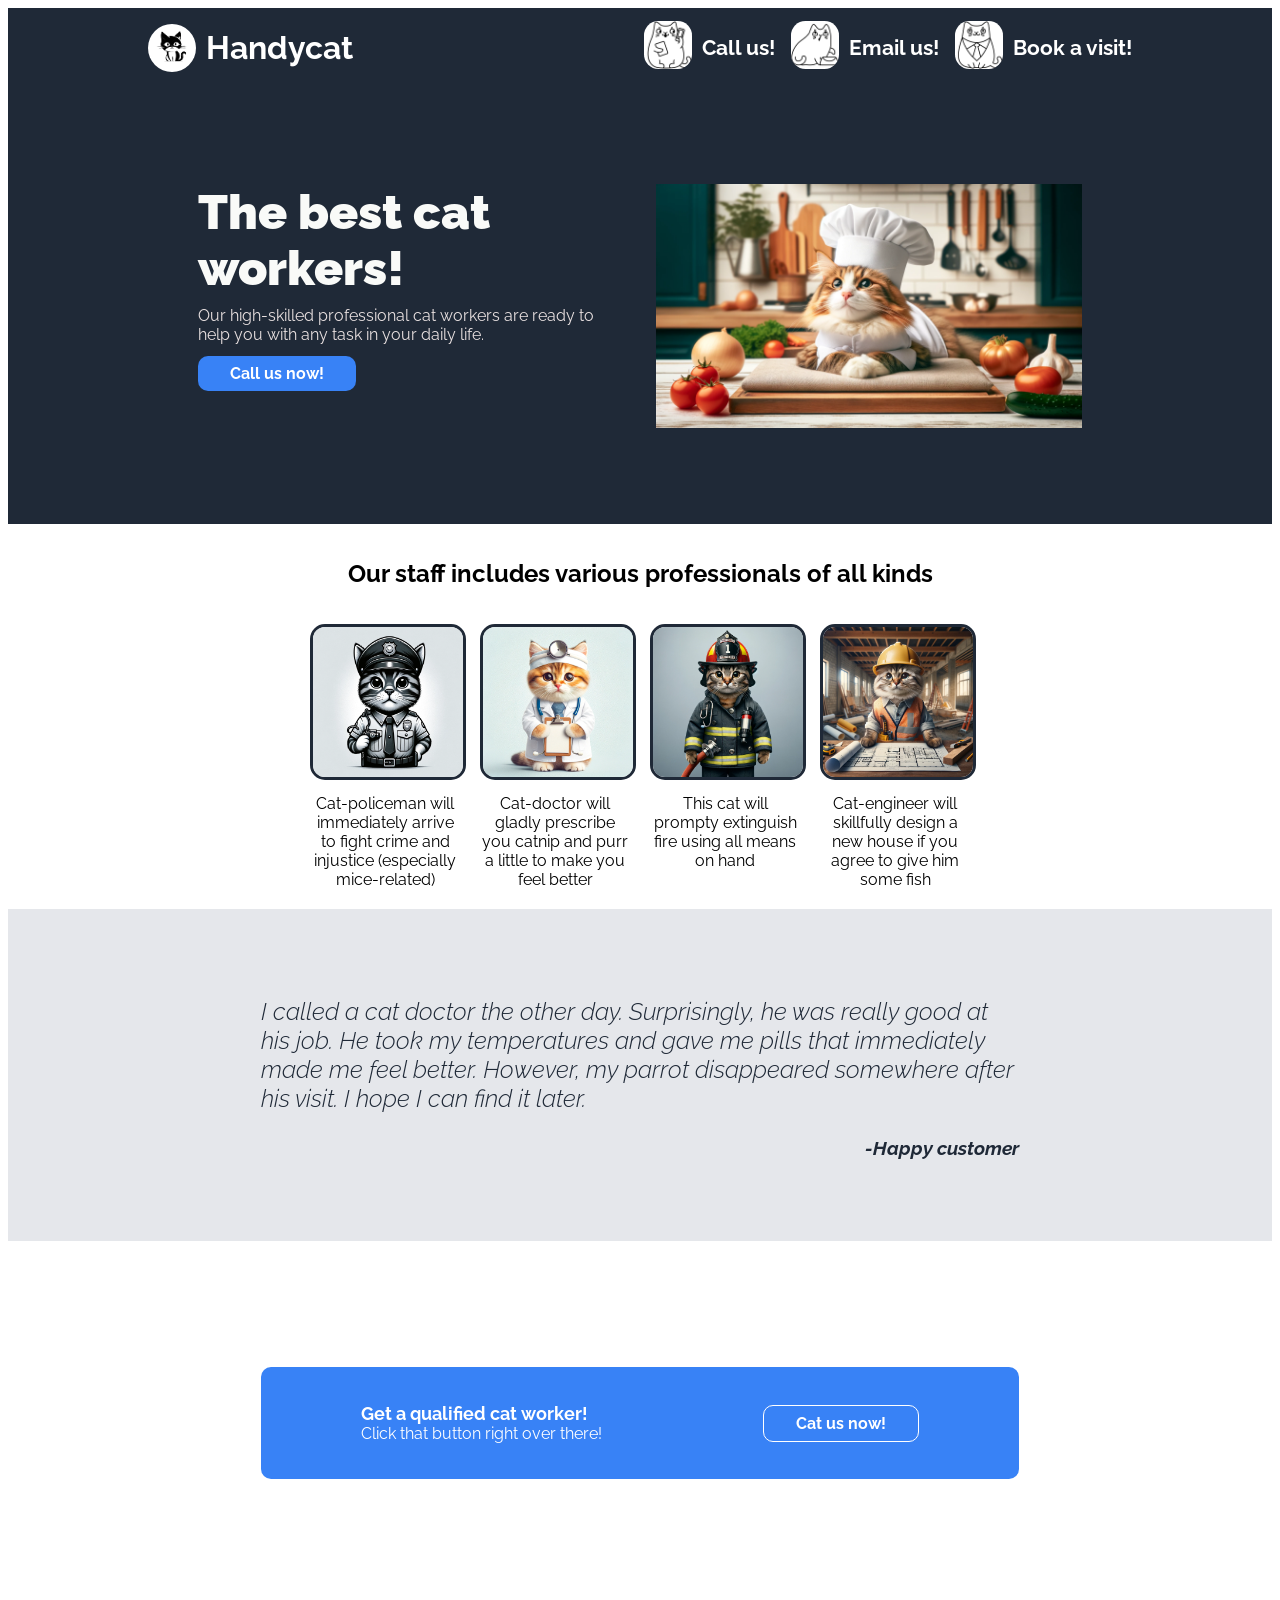
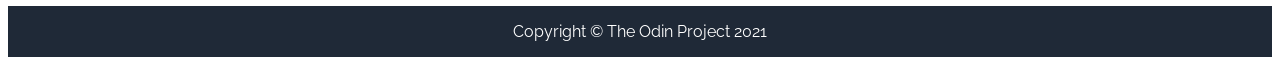
==== hire-cat-worker/index.html @ a86cad8a "Changed the name of the main folder" ====
<!DOCTYPE html>
<html lang="en-US">
<head>
    <meta charset="utf8">
    <meta name="viewport" content="width=device-width">
    <title>Hire Cat Worker</title>
    <link rel="preconnect" href="https://fonts.googleapis.com">
    <link rel="preconnect" href="https://fonts.gstatic.com" crossorigin>
    <link href="https://fonts.googleapis.com/css2?family=Raleway:ital,wght@0,100..900;1,100..900&display=swap" rel="stylesheet">
    <link rel="icon" type="image/jpg" sizes="32x32" href="images/icon-catwebsite.jpg">
    <link rel="stylesheet" href="style.css">
</head>
<body>
    <div id="one">
        <div class="header">
            <div class="logo"><img src="images/cat-logo.png" alt="little black cat"><h1>Handycat</h1></div>
            <div class="header-links">
                <div></p><a href="#"><img src="images/cat-call-icon.png" alt="cat with a phone" class="call"></a>
                Call us!</div>
                <div><a href="#"><img src="images/cat-mail-icon.png" alt="cat with email" class="email"></a>
                Email us!</div>
                <div><a href="#"><img src="images/cat-visit-icon.png" alt="cat in a suit" class="visit"></a>
                Book a visit!</div>
            </div>
        </div>
        <div class="one-bottom">
            <div>
                <div class="left">
                    <h2>The best cat workers!</h2>
                    <p>Our high-skilled professional cat workers are ready to help you with any task in your daily life.</p>
                    <a href="##">Call us now!</a>
                </div>
                <div class="right">
                    <img src="images/cat-chef.webp" alt="A cat dressed like a chef" class="cat-chef">
                </div>
            </div>
        </div>
    </div>
    <div id="two">
        <h2>Our staff includes various professionals of all kinds</h2>
        <div class="two-images">
            <div><img src="images/cat-police.webp" alt="cat dressed like a policeman"><p>Cat-policeman will immediately arrive to fight crime and injustice (especially mice-related)</p></div>
            <div><img src="images/cat-doctor.webp" alt="cat dressed like a doctor"><p>Cat-doctor will gladly prescribe you catnip and purr a little to make you feel better</p></div>
            <div><img src="images/cat-firefighter.webp" alt="cat dressed like a firefighter"><p>This cat will prompty extinguish fire using all means on hand</p></div>
            <div><img src="images/cat-worker.webp" alt="cat dressed like a construction worker"><p>Cat-engineer will skillfully design a new house if you agree to give him some fish</p></div>
        </div>
    </div>
    <div id="three">
        <div>
            <p>I called a cat doctor the other day. Surprisingly, he was really good at his job. He took my temperatures and gave me pills that immediately made me feel better. However, my parrot disappeared somewhere after his visit. I hope I can find it later.</p>
            <p>-Happy customer</p>
        </div>
    </div>
    <div id="four">
        <div class="blue-square">
            <div>
                <p><span>Get a qualified cat worker!</span><br>Click that button right over there!</p>
                <a href="##">Cat us now!</a>
            </div>
        </div>
    </div>
    <div id="footer">
        <p>Copyright &copy The Odin Project 2021</p>
    </div>
</body>
</html>
---- hire-cat-worker/style.css ----
/* Section one */

body {
    font-family: "Raleway", sans-serif;
}
#one, #footer {
    background-color: #1f2937;
    color: #fff;
}

.header-links {
    display: flex;
    flex-wrap: wrap;
    justify-content: center;
    align-items: center;
    gap: 1rem;
}

.h1 {
    font-size: 2em; 
}

.header {
    display: flex;
    flex-wrap: wrap;
    justify-content: space-around;
    align-items: center;
}

.logo {
    display: flex;
    align-items: center;
    gap: 10px;
}
.logo img {
    background-color: #fff;
    border-radius: 50%;
    width: 3rem;
    height: 3rem;
}
.header-links a {
    text-decoration: none;
    color: #fff;
}

.header-links > div {
    display: flex;
    align-items: center;
    gap: 10px;
    font-weight: bold;
    font-size: 1.3rem;
}
a img {
    border-radius: 30%;
}
.call {
    height: 3rem;
    width: 3rem;
}

.email {
    height: 3rem;
    width: 3rem;
    background-color: white;
}

.visit {
    height: 3rem;
    width: 3rem;
    background-color: white;
}

.one-bottom {
    display: flex;
    justify-content: center;
    align-items: center;
}

.one-bottom > div {
    color: rgb(232, 224, 224);
    display: flex;
    width: 70%;
    padding: 6rem;
    gap: 2rem;
}

.one-bottom > div > div {
    flex: 1;
}

.one-bottom p {
    margin: 10px 0;
    margin-bottom: 20px;
    padding: 0;
}

.one-bottom h2 {
    margin: 0;
    padding: 0;
    font-size: 48px;
    font-weight: 900;
    color:#f9faf8;
}

.cat-chef {
    width: 100%;
    object-fit: cover; 
}

.right {
    display: flex;
    align-items: center;
}

.left a {
    font-weight: bold;
    padding: .5rem 2rem;
    text-decoration: none;
    color: #fff;
    border-radius: 10px;
    background-color: #3882f6;
}

.left {
    display: block;
}

@media screen and (max-width: 1000px) {
    .header-links {
        gap: 0.5rem; /* Smaller gap for tighter spaces */
    }
    .one-bottom p {
        font-size: 80%;
    }
    .one-bottom h2 {
        font-size: 30px;
    }
}

@media screen and (max-width: 600px) {
    .one-bottom p{ 
        font-size: 100%;
    }
    .one-bottom h2 {
        font-size: 30px;
    }
    .one-bottom > div {
        width: 100%; 
        padding: 2rem;
    }
    .one-bottom > div {
        flex-direction: column;
    }
    .mario {
        height: auto;
    }
    @media screen and (max-width: 350px) {
        .header {
            display: flex;
            flex-direction: column;
            align-items: center;
        }
        .header-links {
            display: flex;
            flex-direction: column;
        }
    }
}

/* Section two */

.two-images {
    display: flex;
    flex-wrap: wrap;
    justify-content: center;
    gap: 20px;
}

#two {
    text-align: center;
}

#two h2 {
    padding: 1rem 1rem;
}

.two-images > * {
    width: 150px;
    margin-bottom: 20px; 
}

.two-images img {
    max-width: 100%;
    height: auto;
    border: 3px solid #1f2937;
    border-radius: 15px;
}

.two-images p {
    margin: 10px 0 0;
    word-wrap: break-word; 
}

/* Section three */

#three {
    padding-inline: 20%;
    padding-block: 5%;
    background-color: #e5e7eb;
    font-size: 1.5em;
    font-style: italic;
    font-weight: 300;
    color: #1f2937;
}

#three p + p {
    font-weight: bold;
    text-align: end;
    font-size: .8em;
    margin-top: .5rem;
}

/* Section four */

.blue-square {
    border-radius: 10px;
    margin: 10% 20%;
    background-color: #3882f6;
    color: #fff;
    padding: 20px;
}

.blue-square > div {
    display: flex;
    flex-wrap: wrap;
    justify-content: space-around;
    align-items: center;
}

span {
    font-weight: bold;
    font-size: 18px;
}
.blue-square a {
    border: 1px solid white;
    font-weight: bold;
    padding: .5rem 2rem;
    text-decoration: none;
    color: #fff;
    border-radius: 10px;
    align-self: center;
}

/* Section five */

#footer {
    display: flex;
    justify-content: center;
    align-items: center;
}
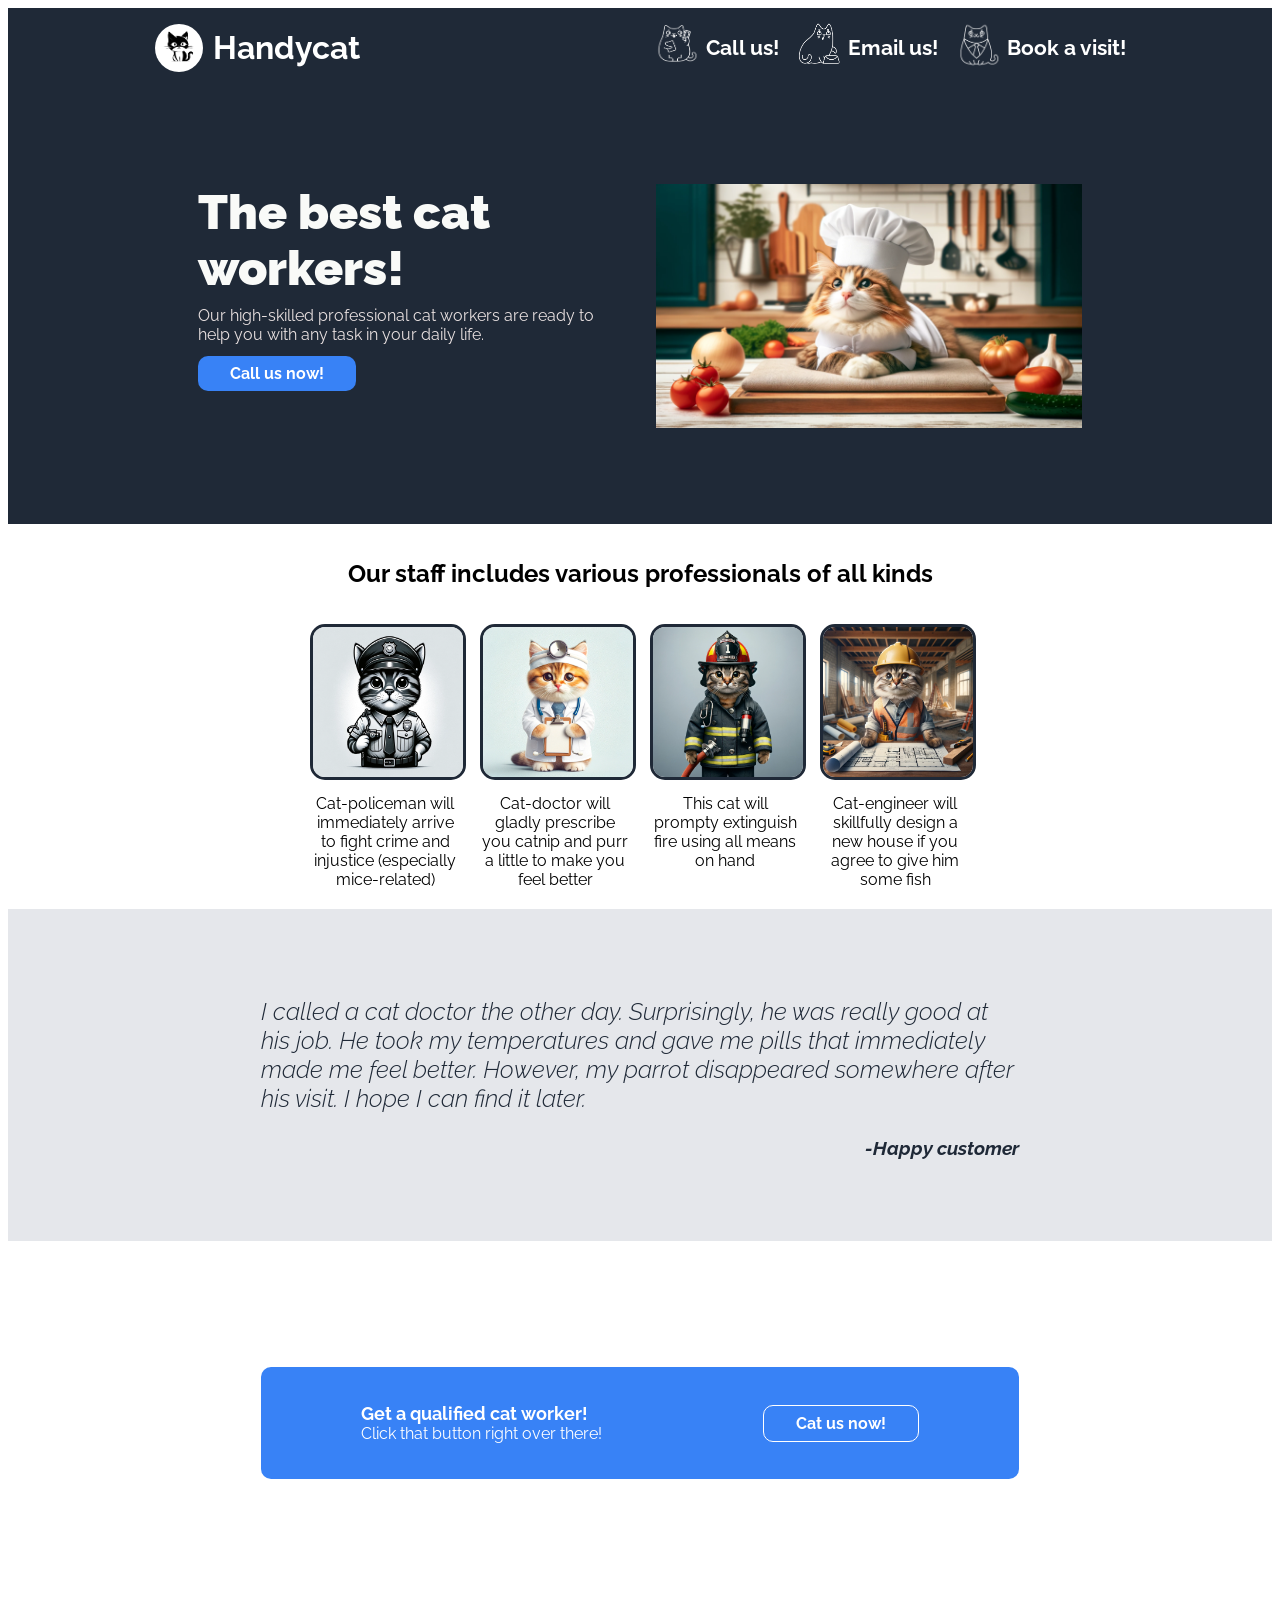
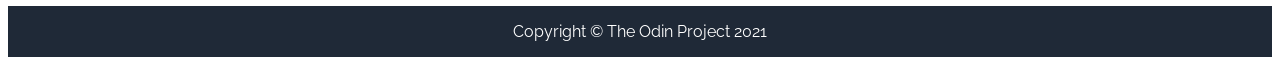
==== commit 456d7133: "Changed the icons to more appealing" ====
--- a/hire-cat-worker/index.html
+++ b/hire-cat-worker/index.html
@@ -15,11 +15,11 @@
         <div class="header">
             <div class="logo"><img src="images/cat-logo.png" alt="little black cat"><h1>Handycat</h1></div>
             <div class="header-links">
-                <div></p><a href="#"><img src="images/cat-call-icon.png" alt="cat with a phone" class="call"></a>
+                <div><a href="#"><img src="images/regular-call.png" alt="cat with a phone" class="call"></a>
                 Call us!</div>
-                <div><a href="#"><img src="images/cat-mail-icon.png" alt="cat with email" class="email"></a>
+                <div><a href="#"><img src="images/regular-mail.png" alt="cat with email" class="email"></a>
                 Email us!</div>
-                <div><a href="#"><img src="images/cat-visit-icon.png" alt="cat in a suit" class="visit"></a>
+                <div><a href="#"><img src="images/regular-visit.png" alt="cat in a suit" class="visit"></a>
                 Book a visit!</div>
             </div>
         </div>
--- a/hire-cat-worker/style.css
+++ b/hire-cat-worker/style.css
@@ -46,10 +46,11 @@
 .header-links > div {
     display: flex;
     align-items: center;
-    gap: 10px;
+    gap: 5px;
     font-weight: bold;
     font-size: 1.3rem;
 }
+
 a img {
     border-radius: 30%;
 }
@@ -61,13 +62,11 @@
 .email {
     height: 3rem;
     width: 3rem;
-    background-color: white;
 }
 
 .visit {
     height: 3rem;
     width: 3rem;
-    background-color: white;
 }
 
 .one-bottom {
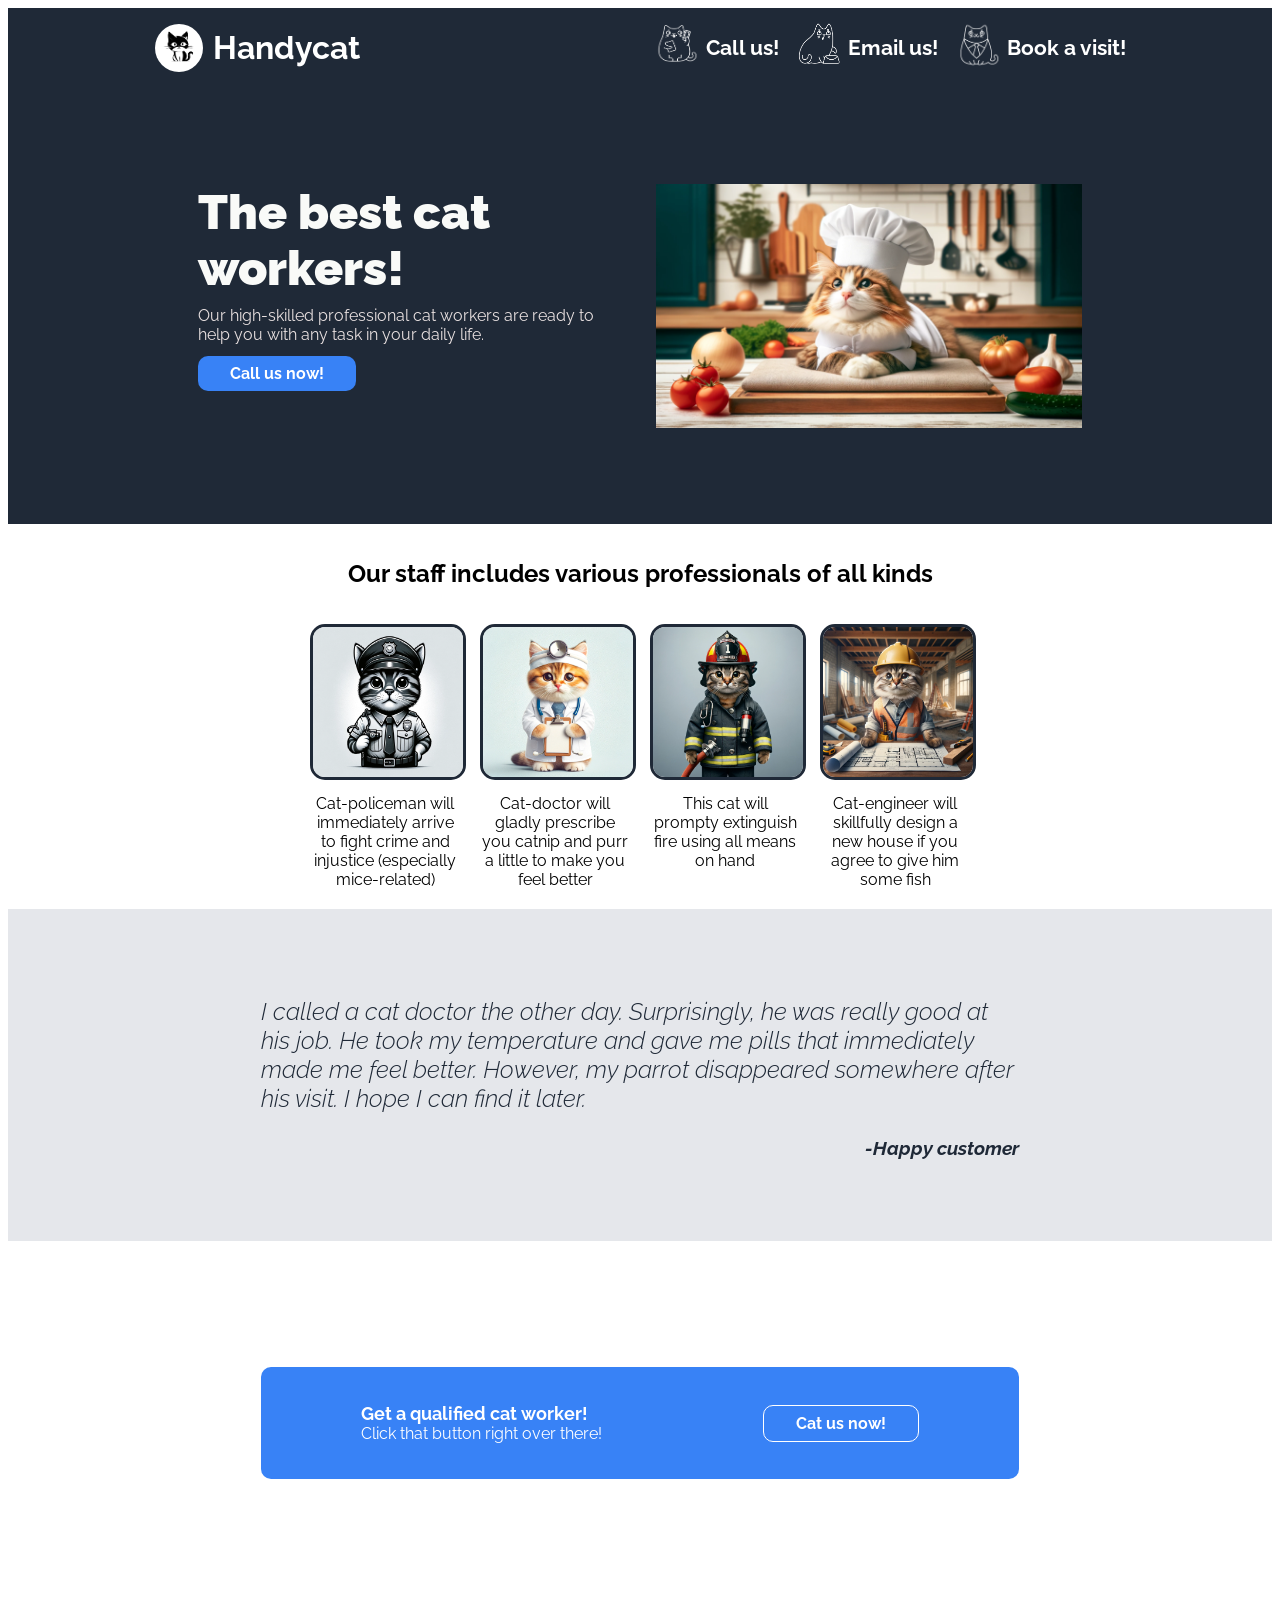
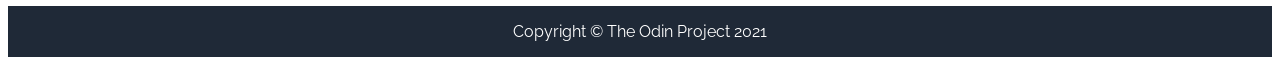
==== commit eb443bbc: "Added a JS file, made icons user-responsive, fixed a typo in the section 3, and added the hovering e" ====
--- a/hire-cat-worker/index.html
+++ b/hire-cat-worker/index.html
@@ -9,17 +9,18 @@
     <link href="https://fonts.googleapis.com/css2?family=Raleway:ital,wght@0,100..900;1,100..900&display=swap" rel="stylesheet">
     <link rel="icon" type="image/jpg" sizes="32x32" href="images/icon-catwebsite.jpg">
     <link rel="stylesheet" href="style.css">
+    <script src="script.js" defer></script>
 </head>
 <body>
     <div id="one">
         <div class="header">
             <div class="logo"><img src="images/cat-logo.png" alt="little black cat"><h1>Handycat</h1></div>
             <div class="header-links">
-                <div><a href="#"><img src="images/regular-call.png" alt="cat with a phone" class="call"></a>
+                <div><a href="#"><img src="images/regular-call.png" alt="cat with a phone" class="call" data-hover="images/happy-call.png"></a>
                 Call us!</div>
-                <div><a href="#"><img src="images/regular-mail.png" alt="cat with email" class="email"></a>
+                <div><a href="#"><img src="images/regular-mail.png" alt="cat with email" class="email" data-hover="images/happy-email.png"></a>
                 Email us!</div>
-                <div><a href="#"><img src="images/regular-visit.png" alt="cat in a suit" class="visit"></a>
+                <div><a href="#"><img src="images/regular-visit.png" alt="cat in a suit" class="visit" data-hover="images/happy-visit.png"></a>
                 Book a visit!</div>
             </div>
         </div>
@@ -47,7 +48,7 @@
     </div>
     <div id="three">
         <div>
-            <p>I called a cat doctor the other day. Surprisingly, he was really good at his job. He took my temperatures and gave me pills that immediately made me feel better. However, my parrot disappeared somewhere after his visit. I hope I can find it later.</p>
+            <p>I called a cat doctor the other day. Surprisingly, he was really good at his job. He took my temperature and gave me pills that immediately made me feel better. However, my parrot disappeared somewhere after his visit. I hope I can find it later.</p>
             <p>-Happy customer</p>
         </div>
     </div>
--- a/hire-cat-worker/style.css
+++ b/hire-cat-worker/style.css
@@ -118,6 +118,10 @@
     color: #fff;
     border-radius: 10px;
     background-color: #3882f6;
+}
+
+.left a:hover {
+    background-color: #789fdd;
 }
 
 .left {
@@ -250,6 +254,10 @@
     align-self: center;
 }
 
+.blue-square a:hover {
+    background-color: rgb(33, 71, 132);
+}
+
 /* Section five */
 
 #footer {
